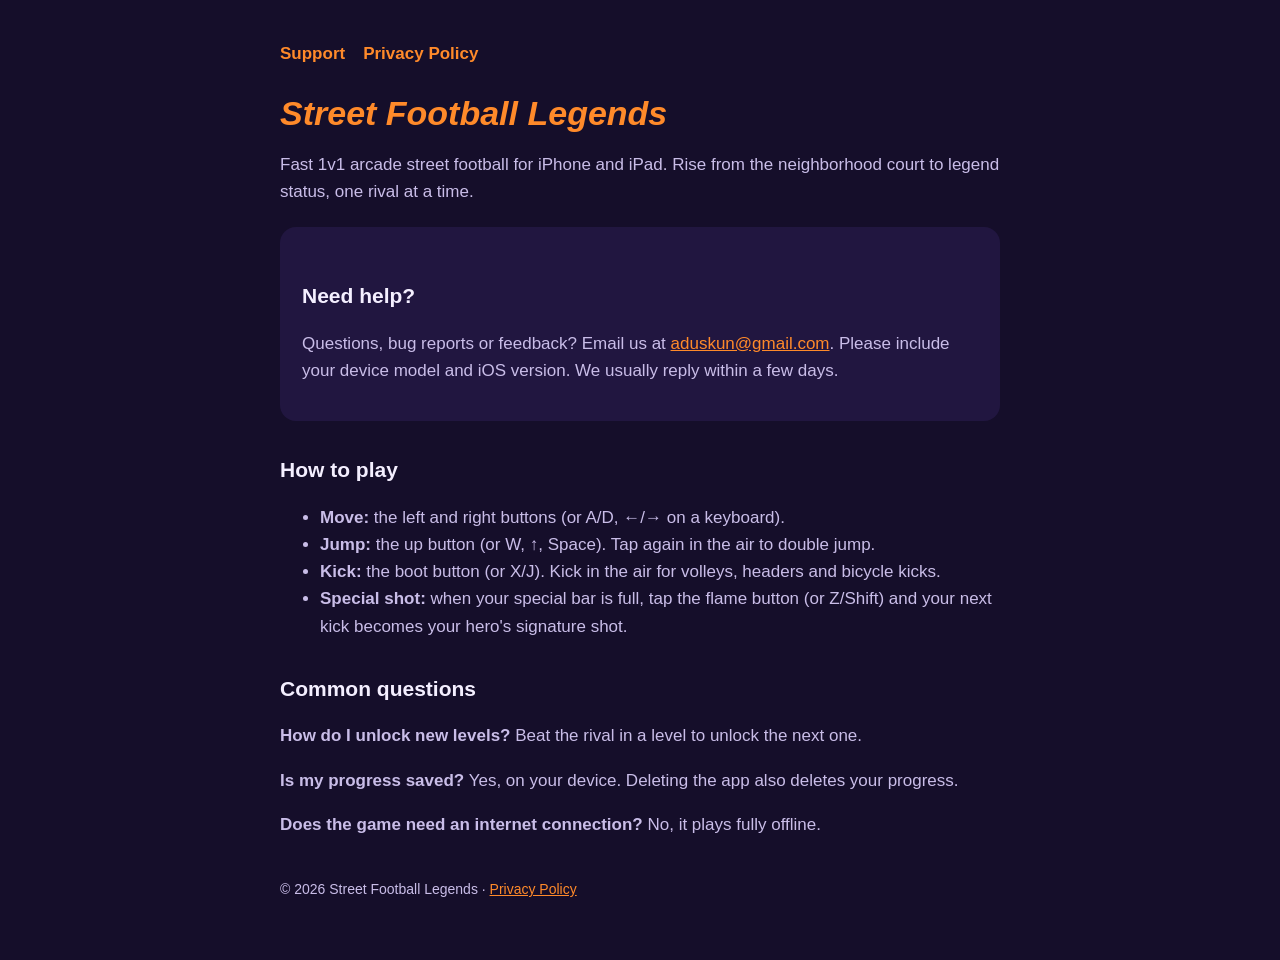
==== index.html @ 77fb6a1e "Add files via upload" ====
<!doctype html>
<html lang="en">
<head>
<meta charset="utf-8">
<meta name="viewport" content="width=device-width, initial-scale=1">
<title>Street Football Legends – Support</title>
<link rel="stylesheet" href="style.css">
</head>
<body>
<main>
<nav><a href="index.html">Support</a><a href="privacy.html">Privacy Policy</a></nav>
<h1>Street Football Legends</h1>
<p>Fast 1v1 arcade street football for iPhone and iPad. Rise from the neighborhood court to legend status, one rival at a time.</p>

<div class="card">
<h2>Need help?</h2>
<p>Questions, bug reports or feedback? Email us at <a href="mailto:aduskun@gmail.com">aduskun@gmail.com</a>. Please include your device model and iOS version. We usually reply within a few days.</p>
</div>

<h2>How to play</h2>
<ul>
<li><strong>Move:</strong> the left and right buttons (or A/D, ←/→ on a keyboard).</li>
<li><strong>Jump:</strong> the up button (or W, ↑, Space). Tap again in the air to double jump.</li>
<li><strong>Kick:</strong> the boot button (or X/J). Kick in the air for volleys, headers and bicycle kicks.</li>
<li><strong>Special shot:</strong> when your special bar is full, tap the flame button (or Z/Shift) and your next kick becomes your hero's signature shot.</li>
</ul>

<h2>Common questions</h2>
<p><strong>How do I unlock new levels?</strong> Beat the rival in a level to unlock the next one.</p>
<p><strong>Is my progress saved?</strong> Yes, on your device. Deleting the app also deletes your progress.</p>
<p><strong>Does the game need an internet connection?</strong> No, it plays fully offline.</p>

<footer>© 2026 Street Football Legends · <a href="privacy.html">Privacy Policy</a></footer>
</main>
</body>
</html>
---- style.css ----
:root { --bg: #150e2a; --panel: #211640; --text: #f4efff; --muted: #c9bde8; --accent: #ff8a2a; }
* { box-sizing: border-box; }
body { margin: 0; background: var(--bg); color: var(--text); font: 17px/1.6 -apple-system, BlinkMacSystemFont, "Segoe UI", Roboto, sans-serif; }
main { max-width: 760px; margin: 0 auto; padding: 40px 20px 60px; }
h1 { font-size: 34px; line-height: 1.2; margin: 0 0 6px; color: var(--accent); font-style: italic; }
h2 { font-size: 21px; margin: 32px 0 8px; }
p, li { color: var(--muted); }
a { color: var(--accent); }
.card { background: var(--panel); border-radius: 16px; padding: 20px 22px; margin-top: 22px; }
nav { margin-bottom: 26px; font-weight: 600; }
nav a { margin-right: 18px; text-decoration: none; }
footer { margin-top: 40px; font-size: 14px; color: var(--muted); }
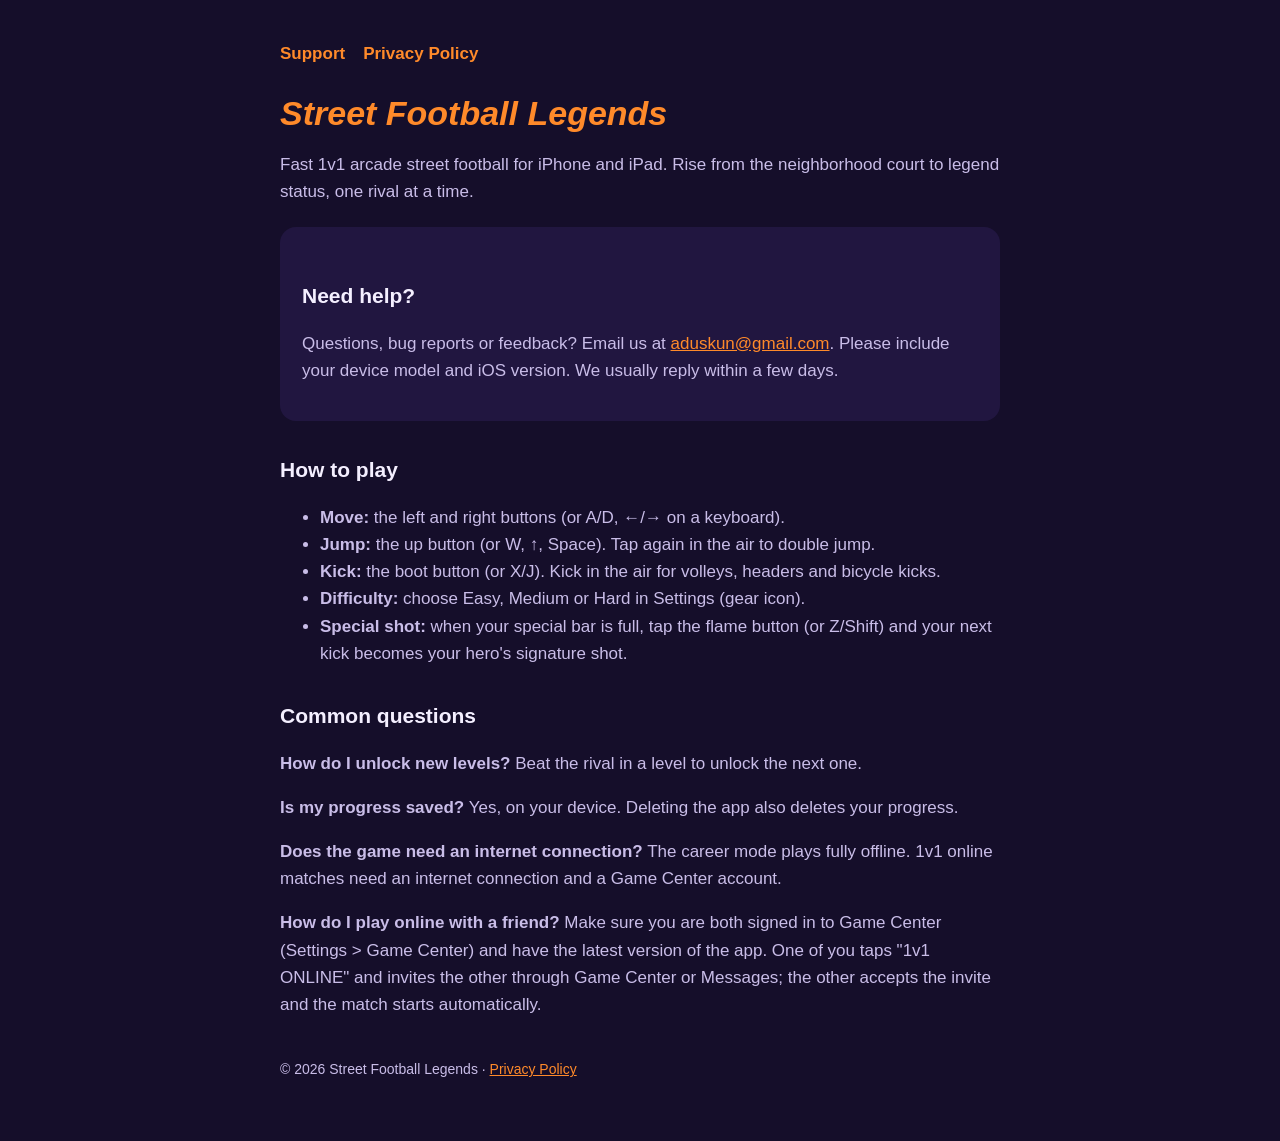
==== commit a026e0a9: "Mention Game Center online play in privacy and support pages" ====
--- a/index.html
+++ b/index.html
@@ -22,13 +22,15 @@
 <li><strong>Move:</strong> the left and right buttons (or A/D, ←/→ on a keyboard).</li>
 <li><strong>Jump:</strong> the up button (or W, ↑, Space). Tap again in the air to double jump.</li>
 <li><strong>Kick:</strong> the boot button (or X/J). Kick in the air for volleys, headers and bicycle kicks.</li>
+<li><strong>Difficulty:</strong> choose Easy, Medium or Hard in Settings (gear icon).</li>
 <li><strong>Special shot:</strong> when your special bar is full, tap the flame button (or Z/Shift) and your next kick becomes your hero's signature shot.</li>
 </ul>
 
 <h2>Common questions</h2>
 <p><strong>How do I unlock new levels?</strong> Beat the rival in a level to unlock the next one.</p>
 <p><strong>Is my progress saved?</strong> Yes, on your device. Deleting the app also deletes your progress.</p>
-<p><strong>Does the game need an internet connection?</strong> No, it plays fully offline.</p>
+<p><strong>Does the game need an internet connection?</strong> The career mode plays fully offline. 1v1 online matches need an internet connection and a Game Center account.</p>
+<p><strong>How do I play online with a friend?</strong> Make sure you are both signed in to Game Center (Settings &gt; Game Center) and have the latest version of the app. One of you taps "1v1 ONLINE" and invites the other through Game Center or Messages; the other accepts the invite and the match starts automatically.</p>
 
 <footer>© 2026 Street Football Legends · <a href="privacy.html">Privacy Policy</a></footer>
 </main>
